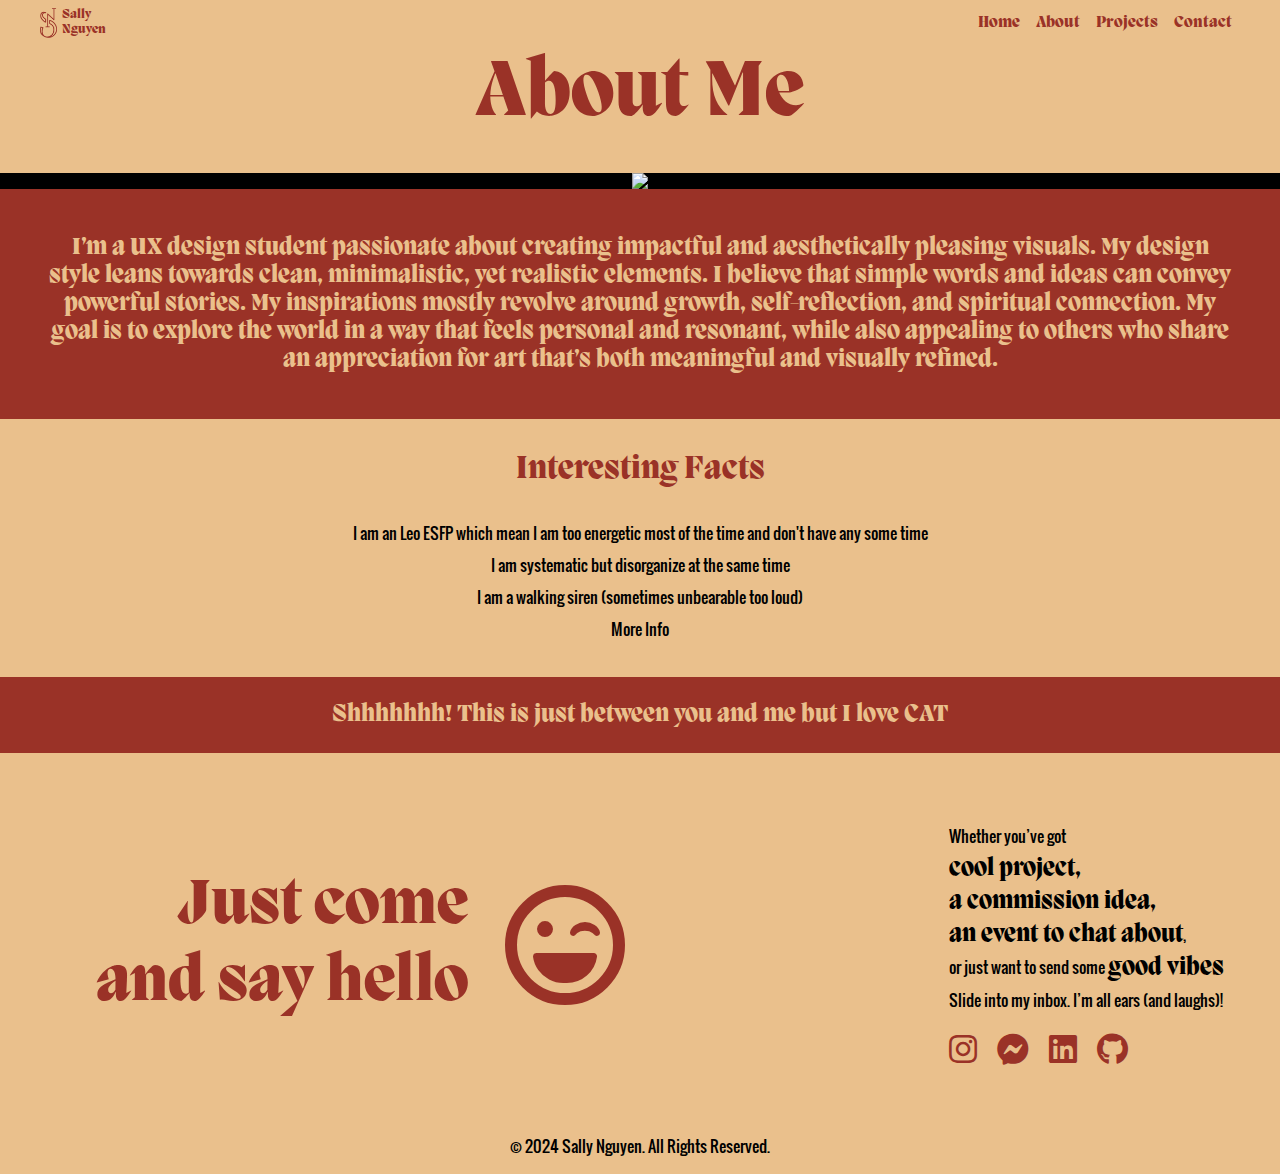
==== About.html @ 812af19c "remove the target "blank" for all the home page button" ====
<!DOCTYPE html>
<html lang="en">
<head>
    <meta charset="UTF-8">
    <meta name="viewport" content="width=device-width, initial-scale=1.0">
    <link href="css/font-awesome/css/all.min.css" rel="stylesheet">
    <link href="css/common.css" rel="stylesheet">
    <link href="css/about.css" rel="stylesheet">
    <title>About</title>
 
</head>
<body>
    <header>
        <!--Navigation-->
        <nav>
            <div class="container-fluid" id="nav-bar">
                <div id="logo">
                    <a href="index.html">
                        <img src="img/Logo ID Red.png" alt="a logo of my branding">
                        <h3>Sally<br>Nguyen</h3>
                    </a>
                </div>
                <ul>
                    <li><a href="index.html">Home</a></li>
                    <li><a href="About.html" target="_blank">About</a></li>
                    <li><a href="Projects.html" target="_blank">Projects</a></li>
                    <li><a href="Contact.html" target="_blank">Contact</a></li>
                </ul>
            </div>
        </nav>
    </header>

    <div class="container">
        <!--About me-->
        <div class="container">
            <h1 class="pageheader">About Me</h1>
            <div class="container" id="about">
                <img src="img/about.png">
            </div>
            <p class="pagedesc">I’m a UX design student passionate about creating impactful and aesthetically pleasing visuals.
                My design style leans towards clean, minimalistic, yet realistic elements.
                I believe that simple words and ideas can convey powerful stories.
                My inspirations mostly revolve around growth, self-reflection, and spiritual connection.
                My goal is to explore the world in a way that feels personal and resonant,
                while also appealing to others who share an appreciation for art that’s both meaningful and visually refined.</p>
        </div>

        <!--Facts-->
        <div class="fact">
            <h2>Interesting Facts</h2>
            <p>I am an Leo ESFP which mean I am too energetic most of the time and don't have any some time<br>
                I am systematic but disorganize at the same time<br>
                I am a walking siren (sometimes unbearable too loud)<br>
                More Info<br>
            </p>
        </div>

        <div class="secret">
            <h2>Shhhhhhh! This is just between you and me but I love <strong>CAT</strong></h2>
        </div>
    </div>

        <!--Footer-->
        <footer>
            <div class="container">
                <div class="container" id="footer">
                    <h3>Just come<br>and say hello</h3>
                    <i class="fa-regular fa-face-laugh-wink"></i>
                    <div class="container" id="ftcontent">
                        <p>Whether you’ve got<br><strong>cool project,<br>a commission idea,<br>an event to chat about</strong>,<br>
                        or just want to send some <strong>good vibes</strong><br>
                        Slide into my inbox.
                        I’m all ears (and laughs)!</p>
                        <div class="container" id="socialmedia">
                            <a href="https://www.instagram.com/asianomnivore/?hl=en" target="_blank"><i class="fa-brands fa-instagram"></i></a>
                            <a href="https://www.facebook.com/profile.php?id=100010669591586" target="_blank"><i class="fa-brands fa-facebook-messenger"></i></a>
                            <a href="https://www.linkedin.com/in/sally-nguyen-5479571bb/" target="_blank"><i class="fa-brands fa-linkedin"></i></a>
                            <a href="https://github.com/SallyNguyen2002" target="_blank"><i class="fa-brands fa-github"></i></a>
                        </div>
                    </div>
                </div>
            </div>
            <p id="copyright">&copy; 2024 Sally Nguyen. All Rights Reserved.</p>
        </footer>
</body>
</html>
---- css/common.css ----
@font-face{
	font-family: mycontentfont;
	src: url("../font/Oswald-Regular.ttf");
}

@font-face{   
    font-family: myheaderfont;   
    src: url("../font/Migra-Extrabold.eot");    
    src: url("../font/Migra-Extrabold.otf") format("opentype"),        
        url("../font/Migra-Extrabold.ttf") format("truetype"),
        url("../font/Migra-Extrabold.woff") format("woff"),
        url("../font/Migra-Extrabold.woff2") format("woff2");
} 


@font-face{
	font-family: myitalicfont;
	src: url("../font/Quicksand_Book_Oblique.otf");
}

body {
    margin: 0;
    padding: 0;
    background-color: #eac08c;
    cursor: url('../img/cursor.png'), auto;
} 

h1, h2, h3, h4 {
    color: #9A3227;
    font-family: myheaderfont;
}

p {
    color: black;
    font-family: mycontentfont;
}

a {
    color:#9A3227;
    font-weight: bold;
    text-decoration: none;
    cursor: url('../img/pointer.png'), pointer;
}

nav {
    background-color: #eac08c;
    margin: 0;
    padding: 0;
    width: 100%;
}

#nav-bar {
    display: flex;
    align-items: center;
    justify-content: space-between;
    max-width: 1200px; /* Center the nav-bar content */
    margin: 0 auto;
    padding: 0.5em 1em;
}

#logo {
    display: flex;
    align-items: center;
    gap: 5px; /* Space between image and text */
}

#logo a{
    display: flex;
}

#logo img {
    height: 30px;
    margin-right: .3em;
}

#logo h3 {
    margin: 0;
    font-size: .8em;
}

nav ul{
    display: flex;
    list-style: none;
    margin: 0;
    padding: 0;
    align-items: center;
    font-family: myheaderfont;
}

nav ul a{
    text-decoration: none;
    color: #9A3227;
    padding: .5em;
}

nav UL a:hover {
    color: #eac08c;
    -webkit-text-stroke: 1px #9A3227;
    transition: .5s;
}

.pageheader {
    font-size: 5em;
    text-align: center;
    padding: 0;
    margin: 0;
}

.pagedesc{
    text-align: center;
    font-family: myheaderfont;
    font-size: 1.5em;
    margin: 0.5em 3em .5em 3em;
    padding: 0;
}

footer{
    margin: 0;
    padding: 0;
    display: flex;
    flex-direction: column;
    width: 100%;
}

#footer {
    display: flex;
    padding: 0;
    margin: 0;
}

#footer h3 {
    font-size: 4em;
    margin: 1.5em .5em 1.5em 1.5em;
    text-align: right;
}

#ftcontent {
    display: flex;
    flex-direction: column;
    padding: 2em 0 0 20em;
}

#footer .fa-regular {
    font-size: 8em;
    color: #9A3227;
    margin-top: .8em;
}

#ftcontent p {
    line-height: 2em;
}

#ftcontent strong{
    font-size: 1.5em;
    font-family: myheaderfont;
}

#ftcontent a {
    color: #9A3227;
    padding-right: .5em;
    font-size: 2em;
    justify-content: center;
}

#ftcontent a:hover{
    color: #eac08c;
    -webkit-text-stroke: 1.5px #9A3227;
    transition: .5s;
}

#copyright {
    text-align: center;
}
---- css/about.css ----
.container {
    margin: 0;
    padding: 0;
}

.pageheader{
    margin-bottom: 30px;
}

#about{
    display: flex;
    background-color: black;
}

img {
    max-width: 600px;
    height: 100%;
    display: block;
    margin: 0 auto;
}

.pagedesc{
    display: flex;
    margin: 0;
    background-color: #9A3227;
    padding: 45px;
    color: #eac08c;
}

.fact h2 {
    text-align: center;
    font-size: 2em;
    margin-top: 1em;
}

.fact p {
    text-align: center;
    line-height: 2;
    margin-bottom: 2em;
}

.secret h2{
    background-color: #9A3227;
    padding: 1em;
    color: #eac08c;
    text-align: center;
}
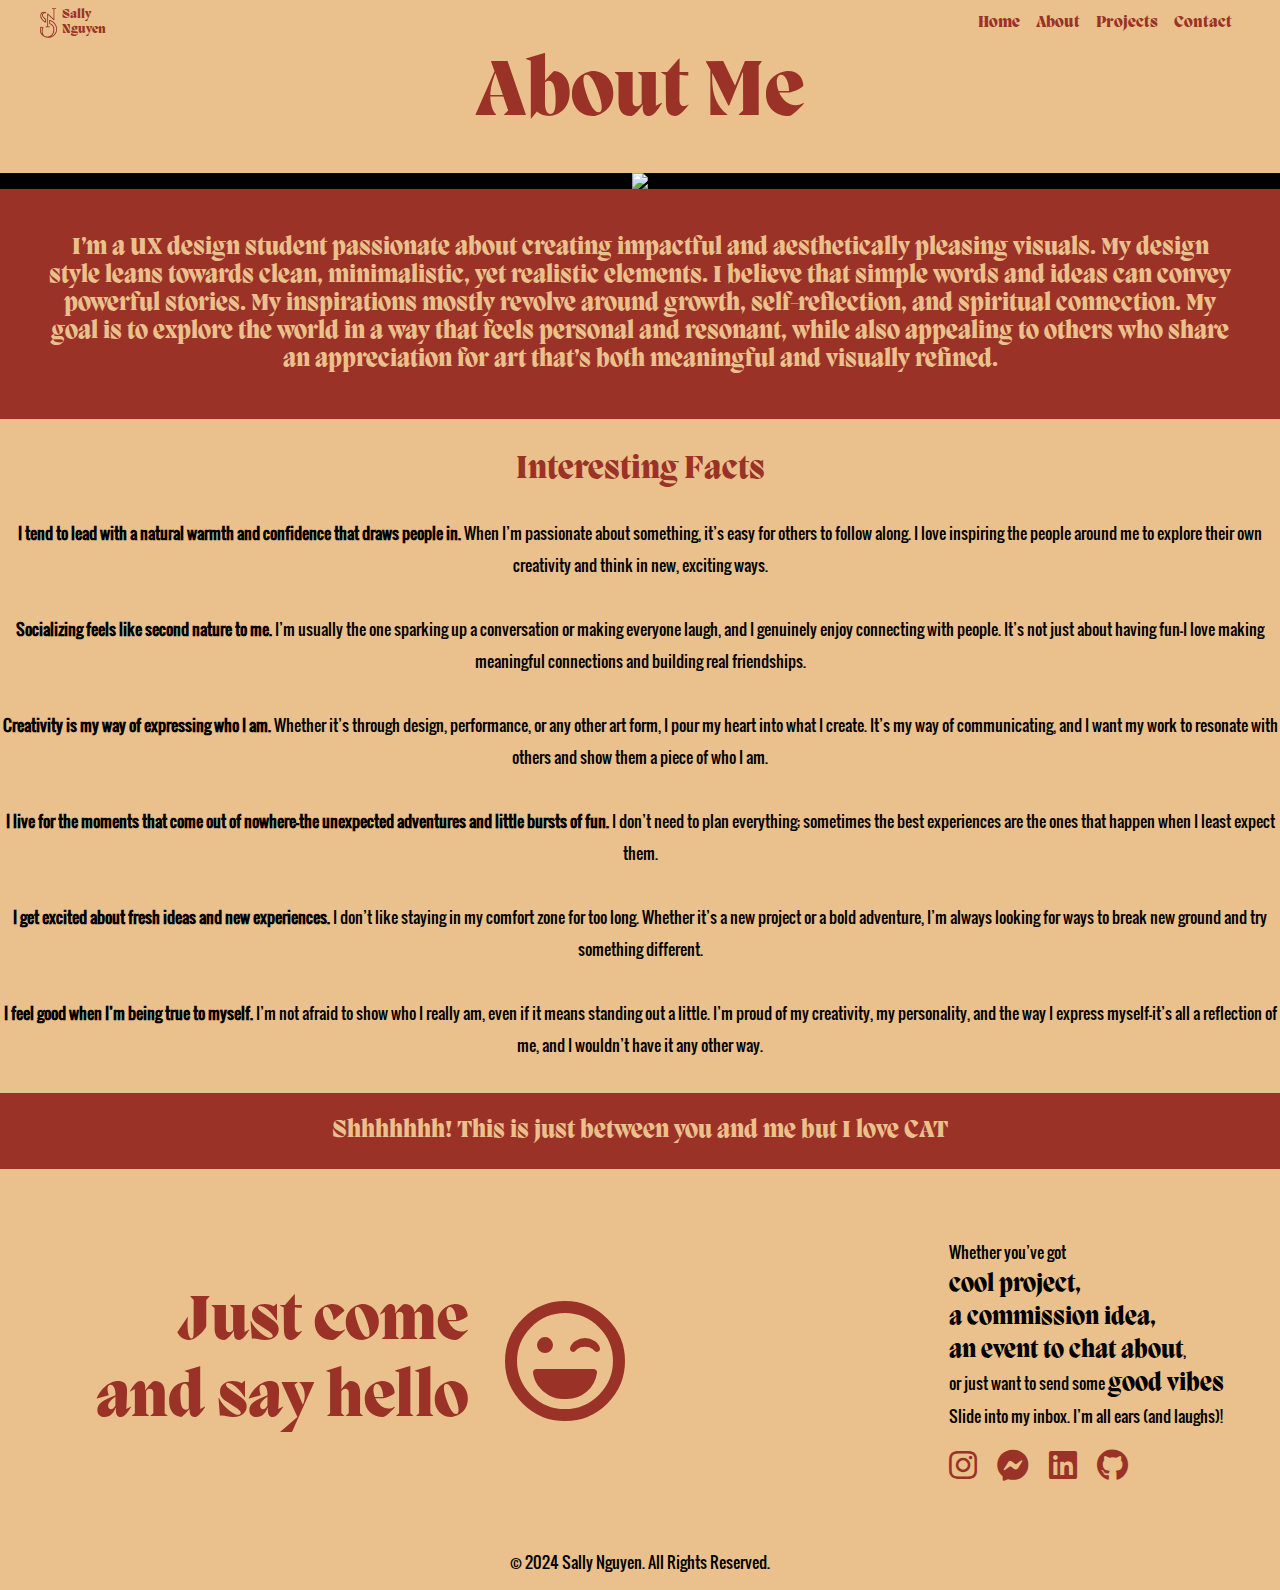
==== commit 56391700: "add information for interesting facts about me on the about page" ====
--- a/About.html
+++ b/About.html
@@ -48,11 +48,21 @@
         <!--Facts-->
         <div class="fact">
             <h2>Interesting Facts</h2>
-            <p>I am an Leo ESFP which mean I am too energetic most of the time and don't have any some time<br>
-                I am systematic but disorganize at the same time<br>
-                I am a walking siren (sometimes unbearable too loud)<br>
-                More Info<br>
-            </p>
+            <p><strong>I tend to lead with a natural warmth and confidence that draws people in.</strong>
+                When I’m passionate about something, it’s easy for others to follow along.
+                I love inspiring the people around me to explore their own creativity and think in new, exciting ways.</p>
+            <p><strong>Socializing feels like second nature to me.</strong>
+                I’m usually the one sparking up a conversation or making everyone laugh, and I genuinely enjoy connecting with people.
+                It’s not just about having fun—I love making meaningful connections and building real friendships.</p>
+            <p><strong>Creativity is my way of expressing who I am.</strong>
+                Whether it’s through design, performance, or any other art form, I pour my heart into what I create.
+                It’s my way of communicating, and I want my work to resonate with others and show them a piece of who I am.</p>
+            <p><strong>I live for the moments that come out of nowhere—the unexpected adventures and little bursts of fun.</strong>
+                I don’t need to plan everything; sometimes the best experiences are the ones that happen when I least expect them.</p>
+            <p><strong>I get excited about fresh ideas and new experiences.</strong> I don’t like staying in my comfort zone for too long.
+                Whether it’s a new project or a bold adventure, I’m always looking for ways to break new ground and try something different.</p>
+            <p><strong>I feel good when I’m being true to myself.</strong> I’m not afraid to show who I really am, even if it means standing out a little.
+                I’m proud of my creativity, my personality, and the way I express myself—it’s all a reflection of me, and I wouldn’t have it any other way.</p>
         </div>
 
         <div class="secret">
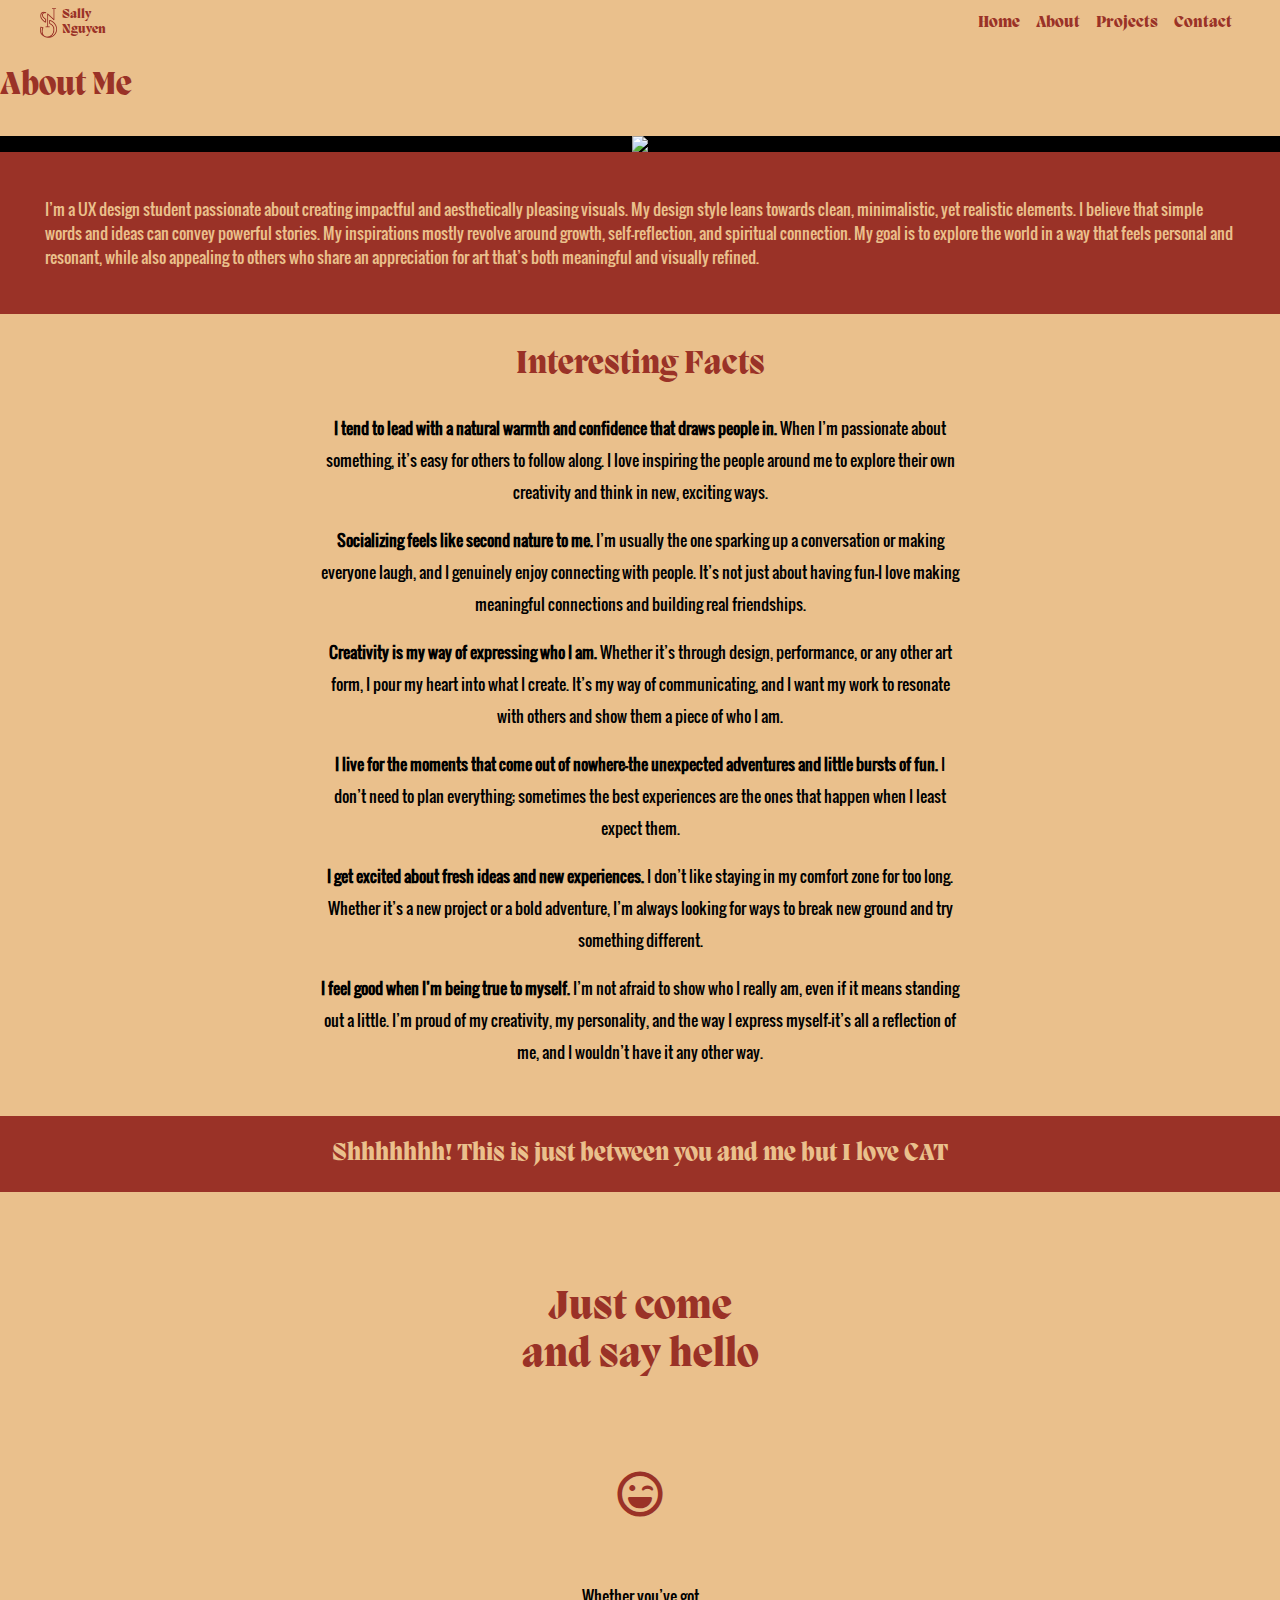
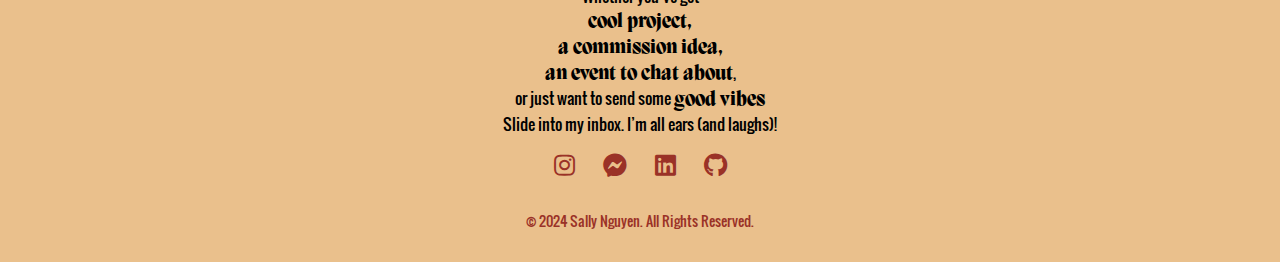
==== commit dcd6eaf5: "add responsiveness for common css such as headers, navigation, footer for all pages" ====
--- a/About.html
+++ b/About.html
@@ -20,7 +20,10 @@
                         <h3>Sally<br>Nguyen</h3>
                     </a>
                 </div>
-                <ul>
+                <div class="hamburger" onclick="toggleMenu()">
+                    <i class="fas fa-bars"></i>
+                </div>
+                <ul id="nav-menu">
                     <li><a href="index.html">Home</a></li>
                     <li><a href="About.html" target="_blank">About</a></li>
                     <li><a href="Projects.html" target="_blank">Projects</a></li>
--- a/css/common.css
+++ b/css/common.css
@@ -1,29 +1,30 @@
-@font-face{
-	font-family: mycontentfont;
-	src: url("../font/Oswald-Regular.ttf");
-}
-
-@font-face{   
-    font-family: myheaderfont;   
-    src: url("../font/Migra-Extrabold.eot");    
-    src: url("../font/Migra-Extrabold.otf") format("opentype"),        
-        url("../font/Migra-Extrabold.ttf") format("truetype"),
-        url("../font/Migra-Extrabold.woff") format("woff"),
-        url("../font/Migra-Extrabold.woff2") format("woff2");
-} 
-
-
-@font-face{
-	font-family: myitalicfont;
-	src: url("../font/Quicksand_Book_Oblique.otf");
-}
-
+/* Custom Fonts */
+@font-face {
+    font-family: mycontentfont;
+    src: url("../font/Oswald-Regular.ttf");
+}
+
+@font-face {
+    font-family: myheaderfont;
+    src: url("../font/Migra-Extrabold.eot");
+    src: url("../font/Migra-Extrabold.otf") format("opentype"),
+         url("../font/Migra-Extrabold.ttf") format("truetype"),
+         url("../font/Migra-Extrabold.woff") format("woff"),
+         url("../font/Migra-Extrabold.woff2") format("woff2");
+}
+
+@font-face {
+    font-family: myitalicfont;
+    src: url("../font/Quicksand_Book_Oblique.otf");
+}
+
+/* Base Styles */
 body {
     margin: 0;
     padding: 0;
     background-color: #eac08c;
     cursor: url('../img/cursor.png'), auto;
-} 
+}
 
 h1, h2, h3, h4 {
     color: #9A3227;
@@ -36,16 +37,15 @@
 }
 
 a {
-    color:#9A3227;
+    color: #9A3227;
     font-weight: bold;
     text-decoration: none;
     cursor: url('../img/pointer.png'), pointer;
 }
 
+/* Navigation */
 nav {
     background-color: #eac08c;
-    margin: 0;
-    padding: 0;
     width: 100%;
 }
 
@@ -53,19 +53,21 @@
     display: flex;
     align-items: center;
     justify-content: space-between;
-    max-width: 1200px; /* Center the nav-bar content */
+    max-width: 1200px;
     margin: 0 auto;
     padding: 0.5em 1em;
 }
 
+/* Logo Styling */
 #logo {
     display: flex;
     align-items: center;
-    gap: 5px; /* Space between image and text */
-}
-
-#logo a{
-    display: flex;
+    gap: 5px;
+}
+
+#logo a {
+    display: flex;
+    align-items: center;
 }
 
 #logo img {
@@ -78,7 +80,8 @@
     font-size: .8em;
 }
 
-nav ul{
+/* Standard Navigation Menu (Larger Screens) */
+#nav-menu {
     display: flex;
     list-style: none;
     margin: 0;
@@ -87,87 +90,155 @@
     font-family: myheaderfont;
 }
 
-nav ul a{
+#nav-menu a {
     text-decoration: none;
     color: #9A3227;
     padding: .5em;
 }
 
-nav UL a:hover {
+#nav-menu a:hover {
     color: #eac08c;
     -webkit-text-stroke: 1px #9A3227;
     transition: .5s;
 }
 
-.pageheader {
-    font-size: 5em;
-    text-align: center;
-    padding: 0;
-    margin: 0;
-}
-
-.pagedesc{
-    text-align: center;
-    font-family: myheaderfont;
-    font-size: 1.5em;
-    margin: 0.5em 3em .5em 3em;
-    padding: 0;
-}
-
-footer{
-    margin: 0;
-    padding: 0;
+/* Hamburger Menu Styling */
+.hamburger {
+    display: none; /* Hidden by default for larger screens */
+    font-size: 2em;
+    cursor: pointer;
+    color: #9A3227;
+}
+
+/* Footer Styling */
+footer {
+    background-color: #eac08c;
+    padding: 1em 0;
     display: flex;
     flex-direction: column;
     width: 100%;
+    align-items: center;
+    text-align: center;
 }
 
 #footer {
     display: flex;
-    padding: 0;
-    margin: 0;
+    flex-direction: column;
+    align-items: center;
+    padding: 1em;
 }
 
 #footer h3 {
-    font-size: 4em;
-    margin: 1.5em .5em 1.5em 1.5em;
-    text-align: right;
+    font-size: 2.5em;
+    margin: 1em 0;
 }
 
 #ftcontent {
     display: flex;
     flex-direction: column;
-    padding: 2em 0 0 20em;
+    align-items: center;
+    text-align: center;
 }
 
 #footer .fa-regular {
-    font-size: 8em;
-    color: #9A3227;
-    margin-top: .8em;
+    font-size: 3em;
+    color: #9A3227;
+    margin: 1em 0;
 }
 
 #ftcontent p {
-    line-height: 2em;
-}
-
-#ftcontent strong{
+    line-height: 1.5em;
+    max-width: 500px;
+}
+
+#ftcontent strong {
+    font-size: 1.2em;
+    font-family: myheaderfont;
+}
+
+#ftcontent a {
+    color: #9A3227;
+    padding: 0.5em;
     font-size: 1.5em;
-    font-family: myheaderfont;
-}
-
-#ftcontent a {
-    color: #9A3227;
-    padding-right: .5em;
-    font-size: 2em;
-    justify-content: center;
-}
-
-#ftcontent a:hover{
+}
+
+#ftcontent a:hover {
     color: #eac08c;
-    -webkit-text-stroke: 1.5px #9A3227;
+    -webkit-text-stroke: 1px #9A3227;
     transition: .5s;
 }
 
 #copyright {
-    text-align: center;
-}+    font-size: 0.9em;
+    color: #9A3227;
+    margin-top: 1em;
+}
+
+/* Media Queries for Responsive Navigation */
+@media (max-width: 768px) {
+    #nav-bar {
+        flex-direction: row;
+        justify-content: space-between;
+        align-items: center;
+    }
+
+    /* Show Hamburger Icon on Smaller Screens */
+    .hamburger {
+        display: block;
+    }
+
+    /* Hide the nav menu by default on smaller screens */
+    #nav-menu {
+        display: none; /* Hidden by default */
+        position: absolute;
+        top: 70px;
+        right: 0;
+        background-color: #9A3227;
+        width: 100%;
+        flex-direction: column;
+        align-items: center;
+        padding: 1em 0;
+        box-shadow: 0px 4px 6px rgba(0, 0, 0, 0.1);
+    }
+
+    #nav-menu li {
+        padding: .5em 0;
+    }
+
+    #nav-menu a{
+        color: #eac08c;
+    }
+
+    #nav-menu a:hover{
+        color: #9A3227;
+        -webkit-text-stroke: 1px #eac08c;
+    }
+
+    /* Show menu when it’s active */
+    #nav-menu.active {
+        display: flex;
+    }
+
+    /* Adjust Footer for Mobile */
+    #footer h3 {
+        font-size: 2em;
+        margin: .21em;
+    }
+
+    #footer .fa-regular {
+        font-size: 5em;
+        margin: 0;
+    }
+
+    #ftcontent p{
+        margin-bottom: 2em;
+    }
+
+    #ftcontent strong {
+        font-size: 1em;
+    }
+
+    #ftcontent a {
+        font-size: 2em;
+    }
+}
--- a/css/about.css
+++ b/css/about.css
@@ -36,7 +36,7 @@
 .fact p {
     text-align: center;
     line-height: 2;
-    margin-bottom: 2em;
+    margin: 0 20em 1em 20em;
 }
 
 .secret h2{
@@ -44,4 +44,5 @@
     padding: 1em;
     color: #eac08c;
     text-align: center;
+    margin-top: 2em;
 }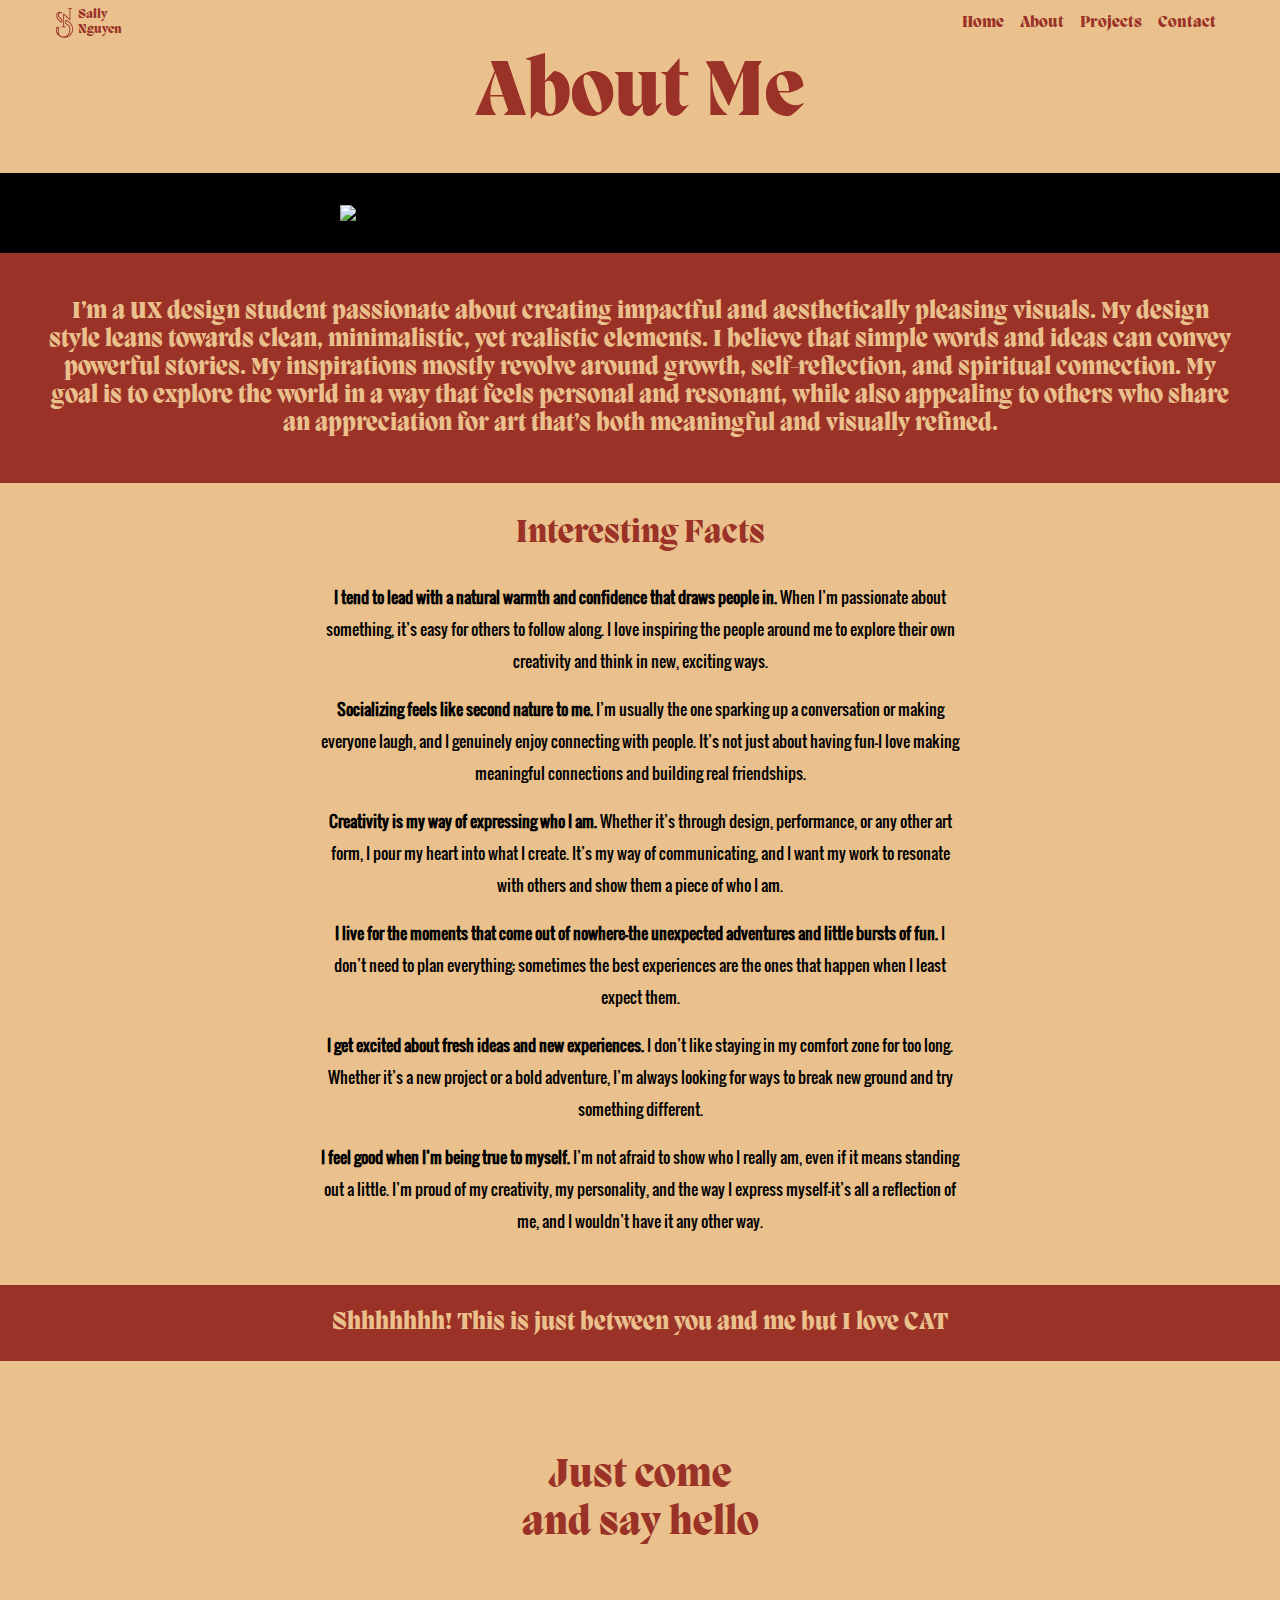
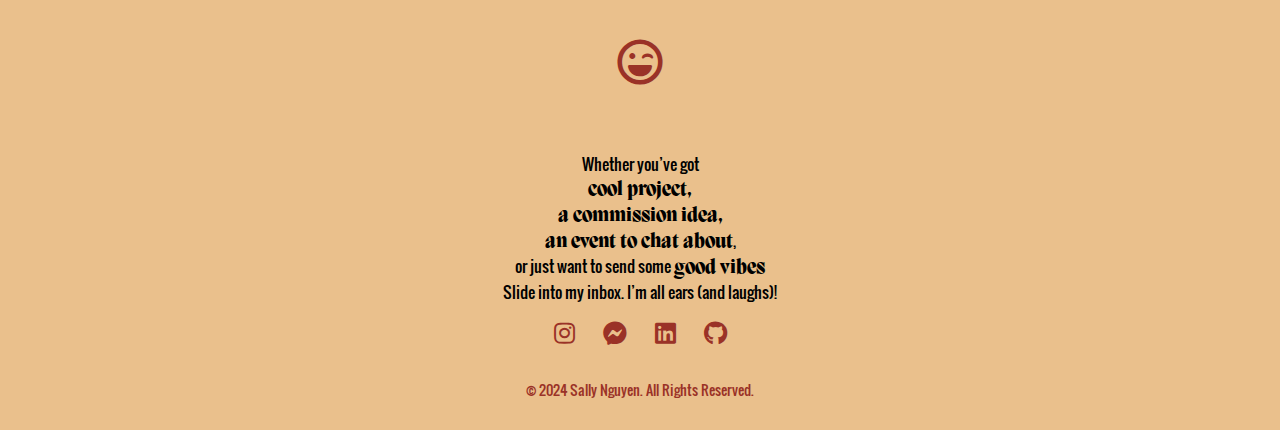
==== commit 74cf0226: "link common.js file to all the pages except index page" ====
--- a/About.html
+++ b/About.html
@@ -6,6 +6,7 @@
     <link href="css/font-awesome/css/all.min.css" rel="stylesheet">
     <link href="css/common.css" rel="stylesheet">
     <link href="css/about.css" rel="stylesheet">
+    <script src="js/common.js"></script>
     <title>About</title>
  
 </head>
--- a/css/common.css
+++ b/css/common.css
@@ -41,6 +41,21 @@
     font-weight: bold;
     text-decoration: none;
     cursor: url('../img/pointer.png'), pointer;
+}
+
+.pageheader {
+    font-size: 5em;
+    text-align: center;
+    padding: 0;
+    margin: 0;
+}
+
+.pagedesc{
+    text-align: center;
+    font-family: myheaderfont;
+    font-size: 1.5em;
+    margin: 0.5em 3em .5em 3em;
+    padding: 0;
 }
 
 /* Navigation */
--- a/css/about.css
+++ b/css/about.css
@@ -1,30 +1,43 @@
+* {
+    box-sizing: border-box;
+}
+
 .container {
     margin: 0;
     padding: 0;
 }
 
-.pageheader{
+.pageheader {
     margin-bottom: 30px;
+    text-align: center;
 }
 
-#about{
+#about {
     display: flex;
     background-color: black;
+    align-items: center;
+    padding: 2em;
+    justify-content: center;
+    gap: 2em;
 }
 
 img {
     max-width: 600px;
-    height: 100%;
+    width: 100%; /* Ensures responsiveness */
+    height: auto;
     display: block;
     margin: 0 auto;
 }
 
-.pagedesc{
+.pagedesc {
     display: flex;
     margin: 0;
     background-color: #9A3227;
     padding: 45px;
     color: #eac08c;
+    text-align: center;
+    justify-content: center;
+    align-items: center;
 }
 
 .fact h2 {
@@ -37,12 +50,67 @@
     text-align: center;
     line-height: 2;
     margin: 0 20em 1em 20em;
+    color: black;
 }
 
-.secret h2{
+.secret h2 {
     background-color: #9A3227;
     padding: 1em;
     color: #eac08c;
     text-align: center;
     margin-top: 2em;
-}+}
+
+/* Responsive Styles */
+@media (max-width: 768px) {
+    /* About section adjustments for tablets */
+    #about {
+        flex-direction: column;
+        padding: 1em;
+    }
+
+    img {
+        max-width: 100%;
+        height: auto;
+    }
+
+    .fact h2, .secret h2 {
+        font-size: 1.8em;
+    }
+
+    .fact p {
+        margin: 0 5em 1em 5em; /* Reduce horizontal margins */
+        font-size: 1em;
+    }
+
+    .pagedesc {
+        padding: 30px;
+        font-size: 1em;
+    }
+}
+
+@media (max-width: 480px) {
+    /* About section adjustments for mobile */
+    #about {
+        padding: 1em;
+    }
+
+    img {
+        width: 100%; /* Full width on mobile */
+        height: auto;
+    }
+
+    .fact h2, .secret h2 {
+        font-size: 1.5em;
+    }
+
+    .fact p {
+        margin: 0 1em 1em 1em; /* Further reduce margins for mobile */
+        font-size: 0.9em;
+    }
+
+    .pagedesc {
+        padding: 20px;
+        font-size: 0.9em;
+    }
+}
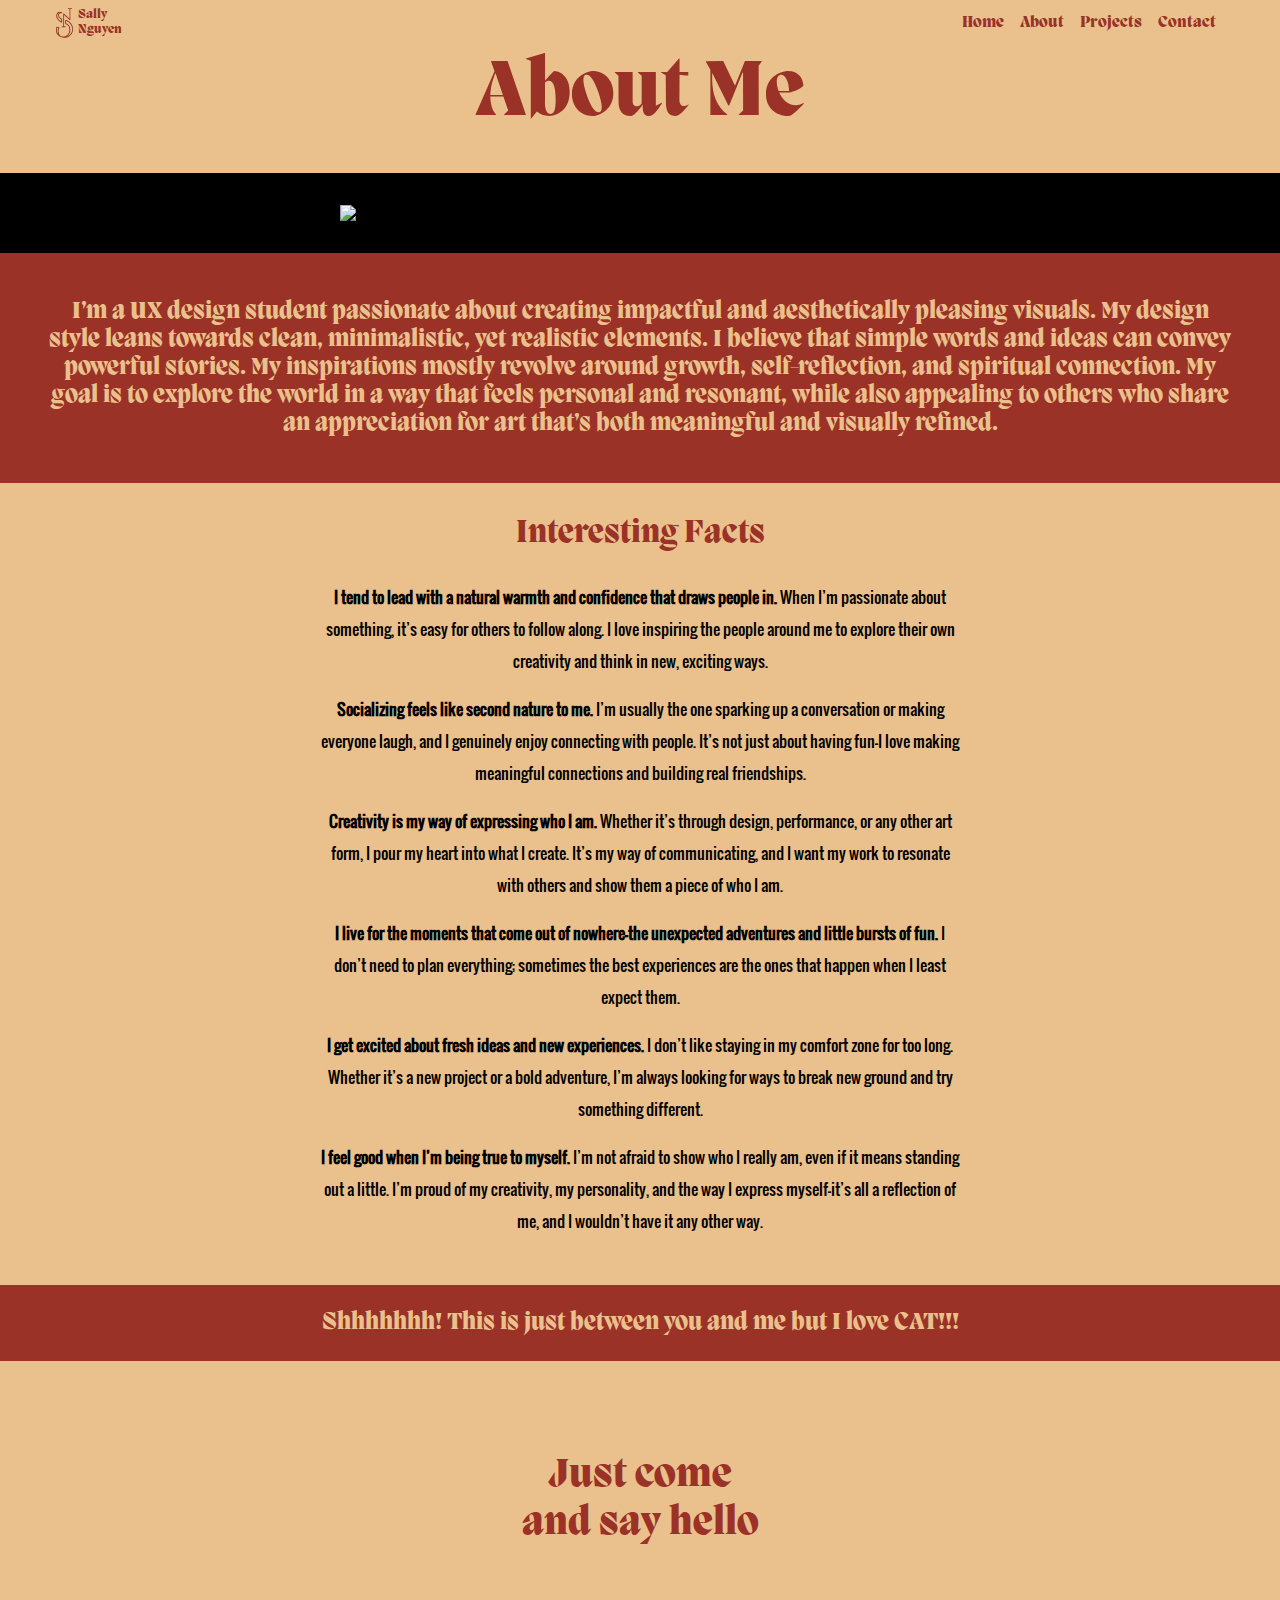
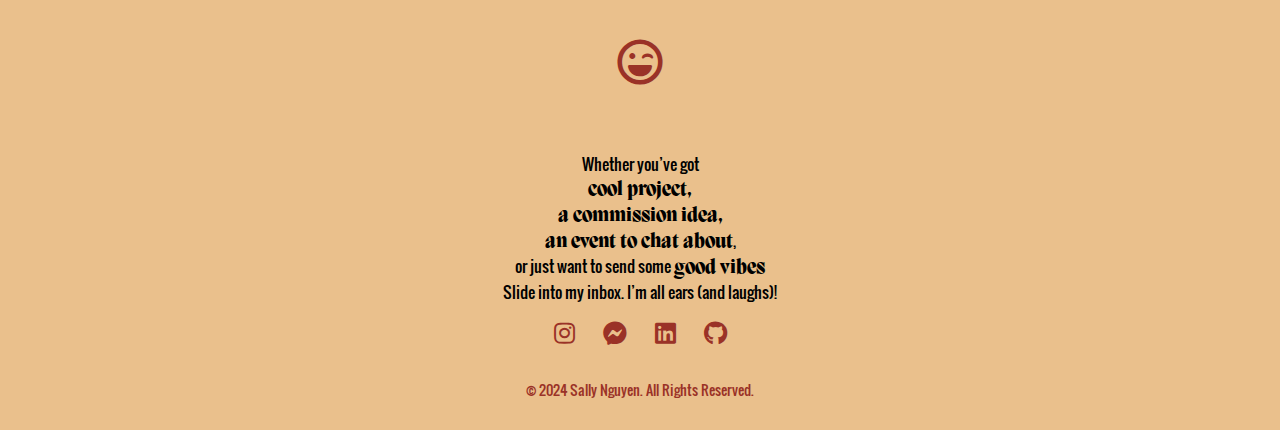
==== commit baa1ef71: "add exclaimation marks for secret banner on the about page" ====
--- a/About.html
+++ b/About.html
@@ -70,7 +70,7 @@
         </div>
 
         <div class="secret">
-            <h2>Shhhhhhh! This is just between you and me but I love <strong>CAT</strong></h2>
+            <h2>Shhhhhhh! This is just between you and me but I love <strong>CAT</strong>!!!</h2>
         </div>
     </div>
 
--- a/css/about.css
+++ b/css/about.css
@@ -87,6 +87,10 @@
         padding: 30px;
         font-size: 1em;
     }
+
+    .secret {
+        font-size: .7em;
+    }
 }
 
 @media (max-width: 480px) {
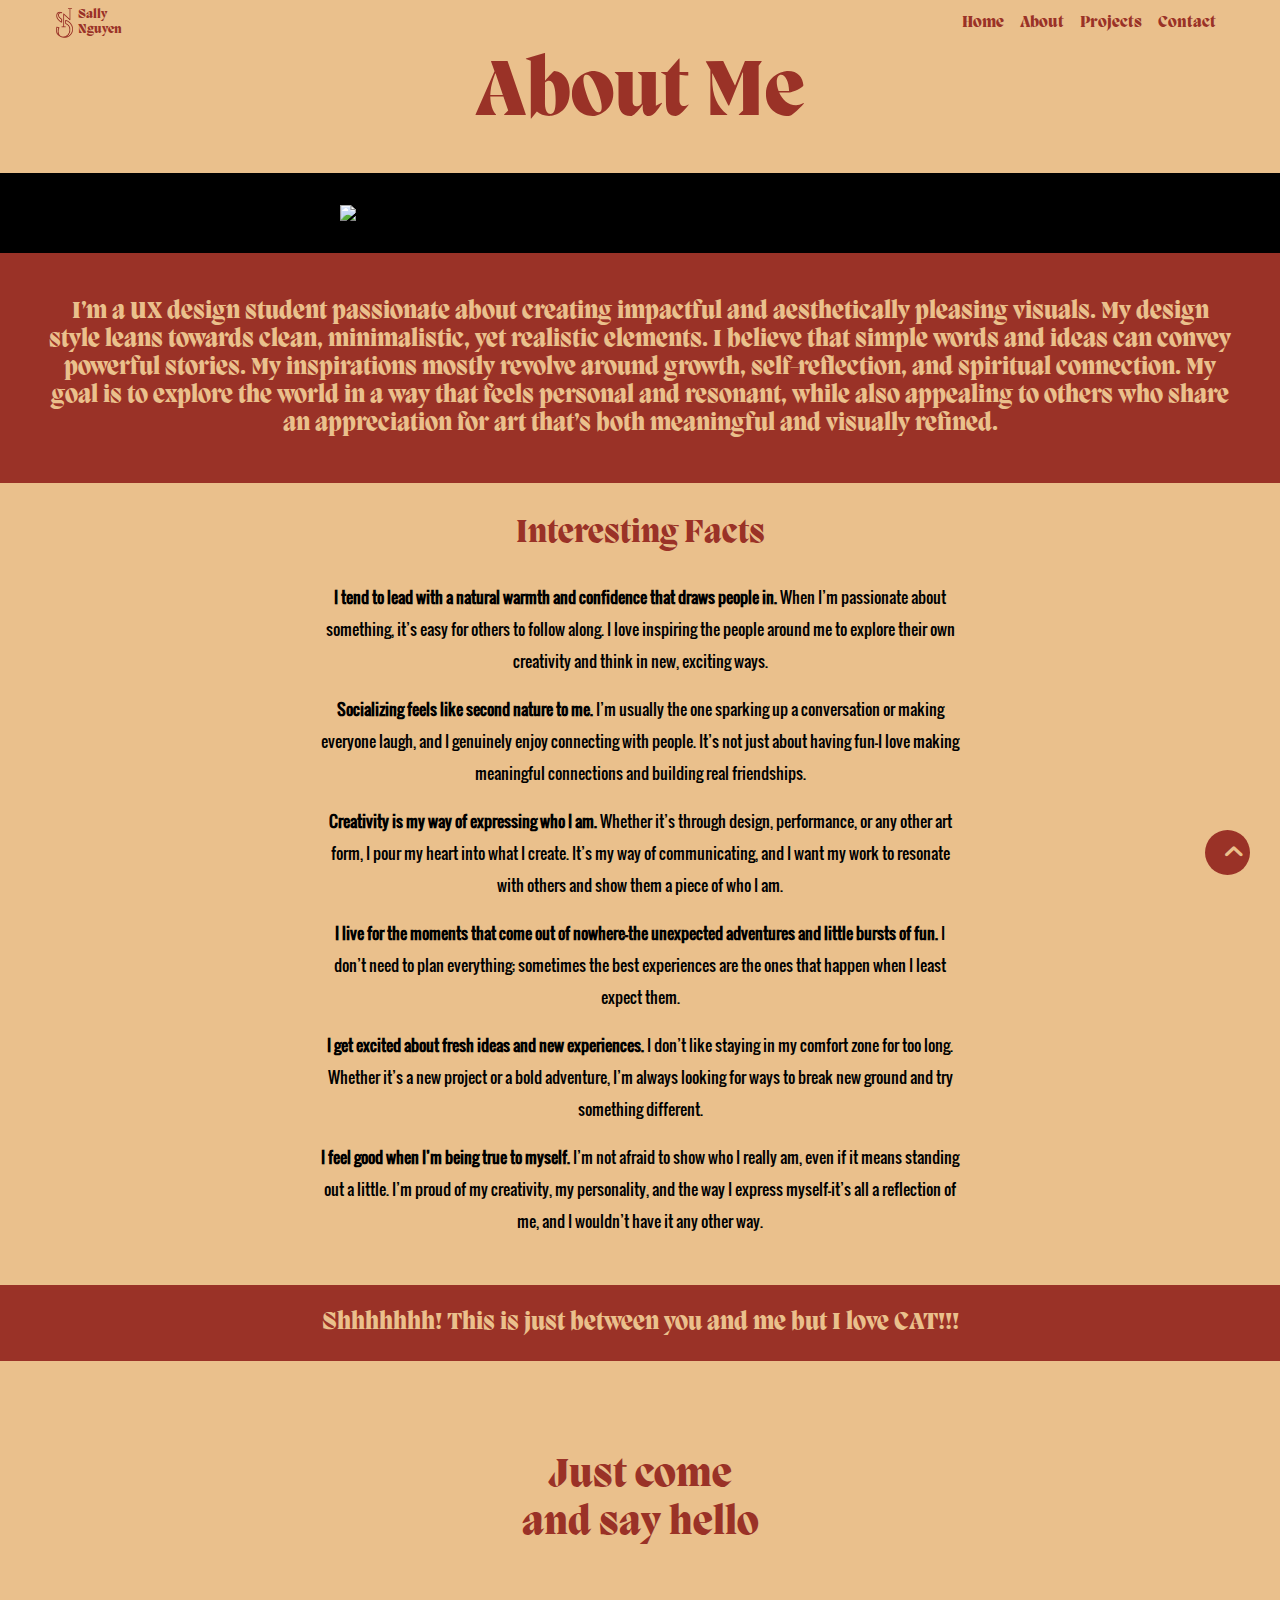
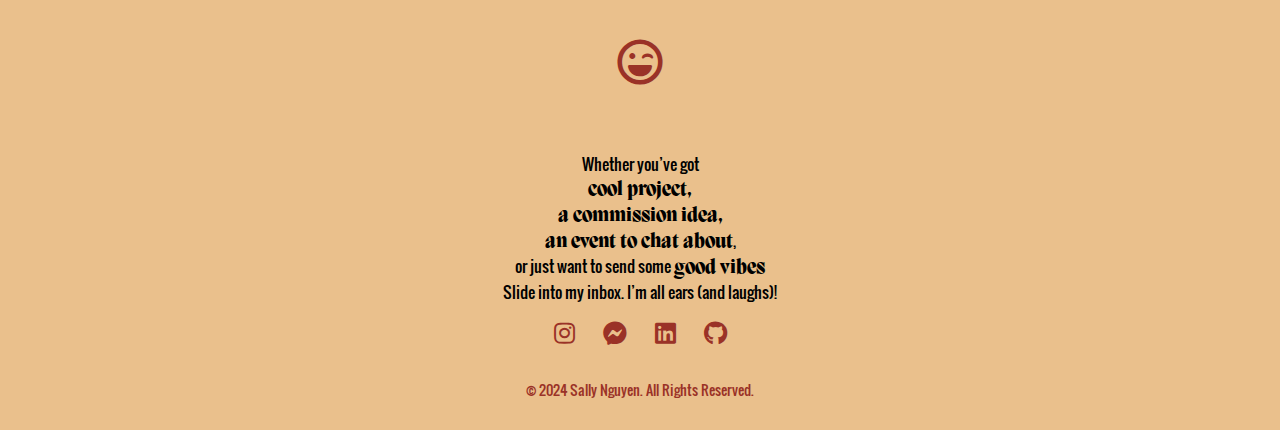
==== commit c2cae4b3: "add back to the top button on all the pages" ====
--- a/About.html
+++ b/About.html
@@ -11,6 +11,10 @@
  
 </head>
 <body>
+    <button class="scroll-up-btn">
+        <i class="fa-solid fa-chevron-up"></i> 
+    </button>
+    
     <header>
         <!--Navigation-->
         <nav>
@@ -22,7 +26,7 @@
                     </a>
                 </div>
                 <div class="hamburger" onclick="toggleMenu()">
-                    <i class="fas fa-bars"></i>
+                    <i class="fa-solid fa-ellipsis-vertical"></i>
                 </div>
                 <ul id="nav-menu">
                     <li><a href="index.html">Home</a></li>
--- a/css/common.css
+++ b/css/common.css
@@ -124,6 +124,31 @@
     cursor: pointer;
     color: #9A3227;
 }
+
+.scroll-up-btn {
+    all: unset;
+    position: fixed;
+    bottom: 25px;
+    right: 30px;
+    height: 45px;
+    width: 45px;
+    background-color: #9A3227;
+    border-radius: 50%;
+    display: flex;
+    align-items: center;
+    justify-content: center;
+    cursor: pointer;
+    padding: 0;
+}
+
+.scroll-up-btn .fa-solid {
+    color: #eac08c;
+    font-size: 20px; /* Adjust to center the icon */
+    pointer-events: none;
+    padding-left: 13px;
+}
+
+
 
 /* Footer Styling */
 footer {
@@ -200,19 +225,21 @@
     /* Show Hamburger Icon on Smaller Screens */
     .hamburger {
         display: block;
+        font-size: 1.5em;
+        cursor: url('../img/pointer.png'), pointer;
     }
 
     /* Hide the nav menu by default on smaller screens */
     #nav-menu {
         display: none; /* Hidden by default */
         position: absolute;
-        top: 70px;
+        top: 45px;
         right: 0;
         background-color: #9A3227;
         width: 100%;
         flex-direction: column;
         align-items: center;
-        padding: 1em 0;
+        padding: .5em 0;
         box-shadow: 0px 4px 6px rgba(0, 0, 0, 0.1);
     }
 
@@ -222,11 +249,13 @@
 
     #nav-menu a{
         color: #eac08c;
+        padding: .5em 7em;
     }
 
     #nav-menu a:hover{
         color: #9A3227;
-        -webkit-text-stroke: 1px #eac08c;
+        background-color: #eac08c;
+        transition: .5s;
     }
 
     /* Show menu when it’s active */
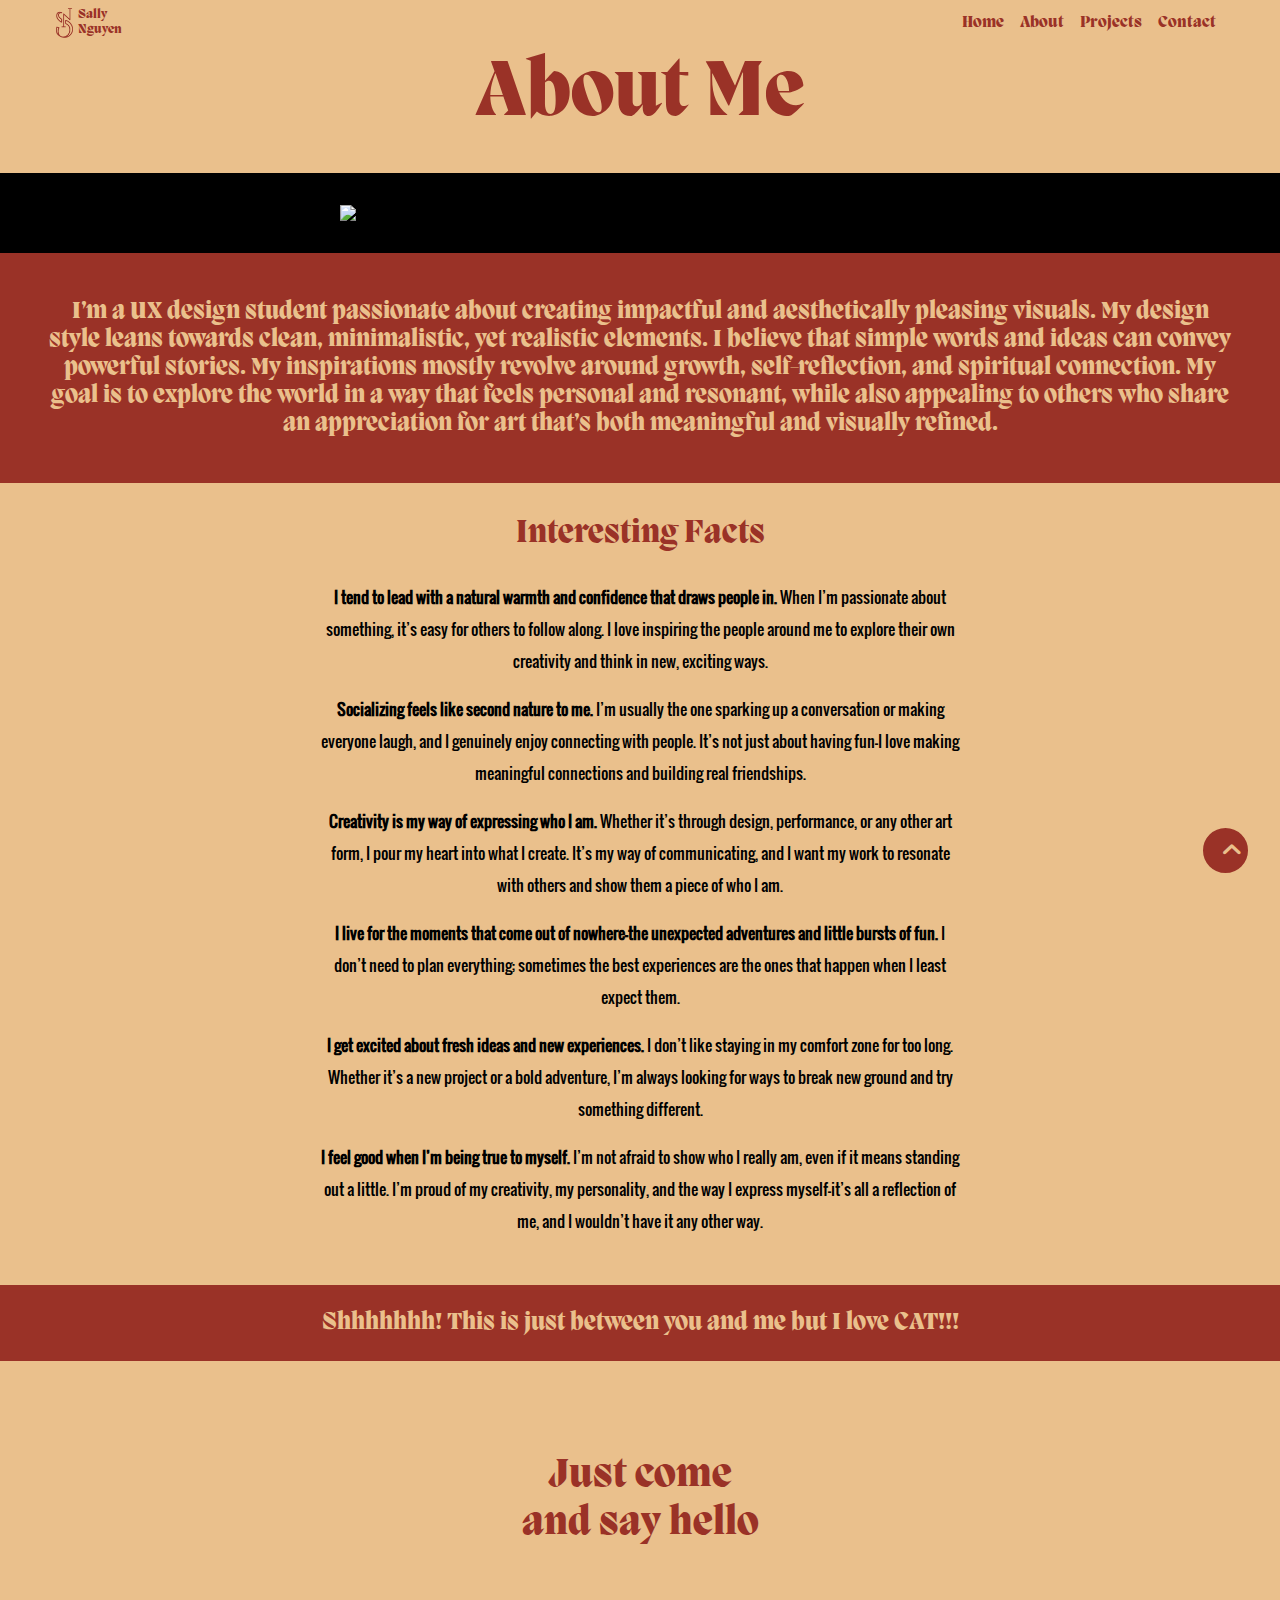
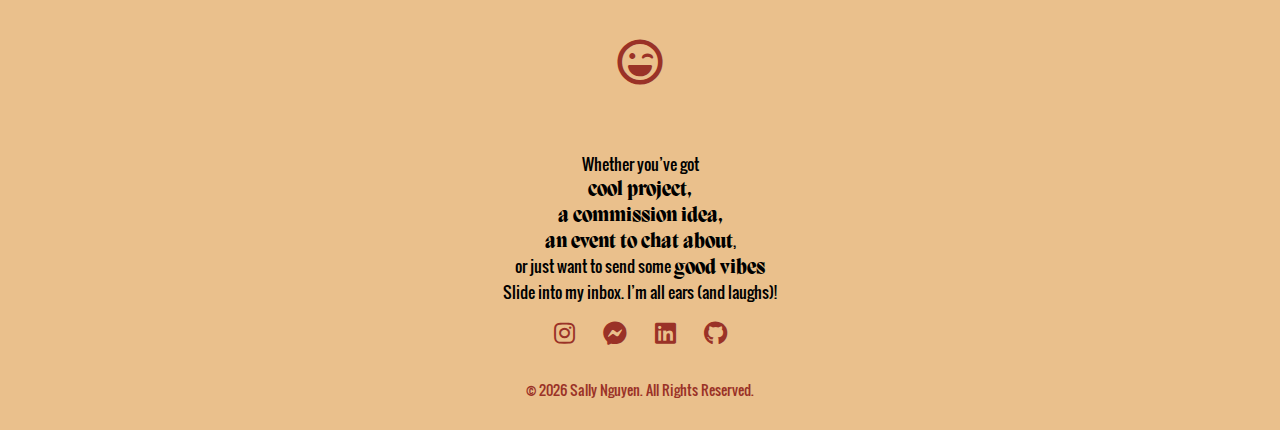
==== commit 4e0dca25: "display the current year as part of the displayed text for the copyright in the all of the footer" ====
--- a/About.html
+++ b/About.html
@@ -98,7 +98,7 @@
                     </div>
                 </div>
             </div>
-            <p id="copyright">&copy; 2024 Sally Nguyen. All Rights Reserved.</p>
+            <p id="copyright">&copy; <span id="currentYear"></span> Sally Nguyen. All Rights Reserved.</p>
         </footer>
 </body>
 </html>--- a/css/common.css
+++ b/css/common.css
@@ -139,6 +139,7 @@
     justify-content: center;
     cursor: pointer;
     padding: 0;
+    border: 2px solid #eac08c;
 }
 
 .scroll-up-btn .fa-solid {
@@ -147,7 +148,6 @@
     pointer-events: none;
     padding-left: 13px;
 }
-
 
 
 /* Footer Styling */
